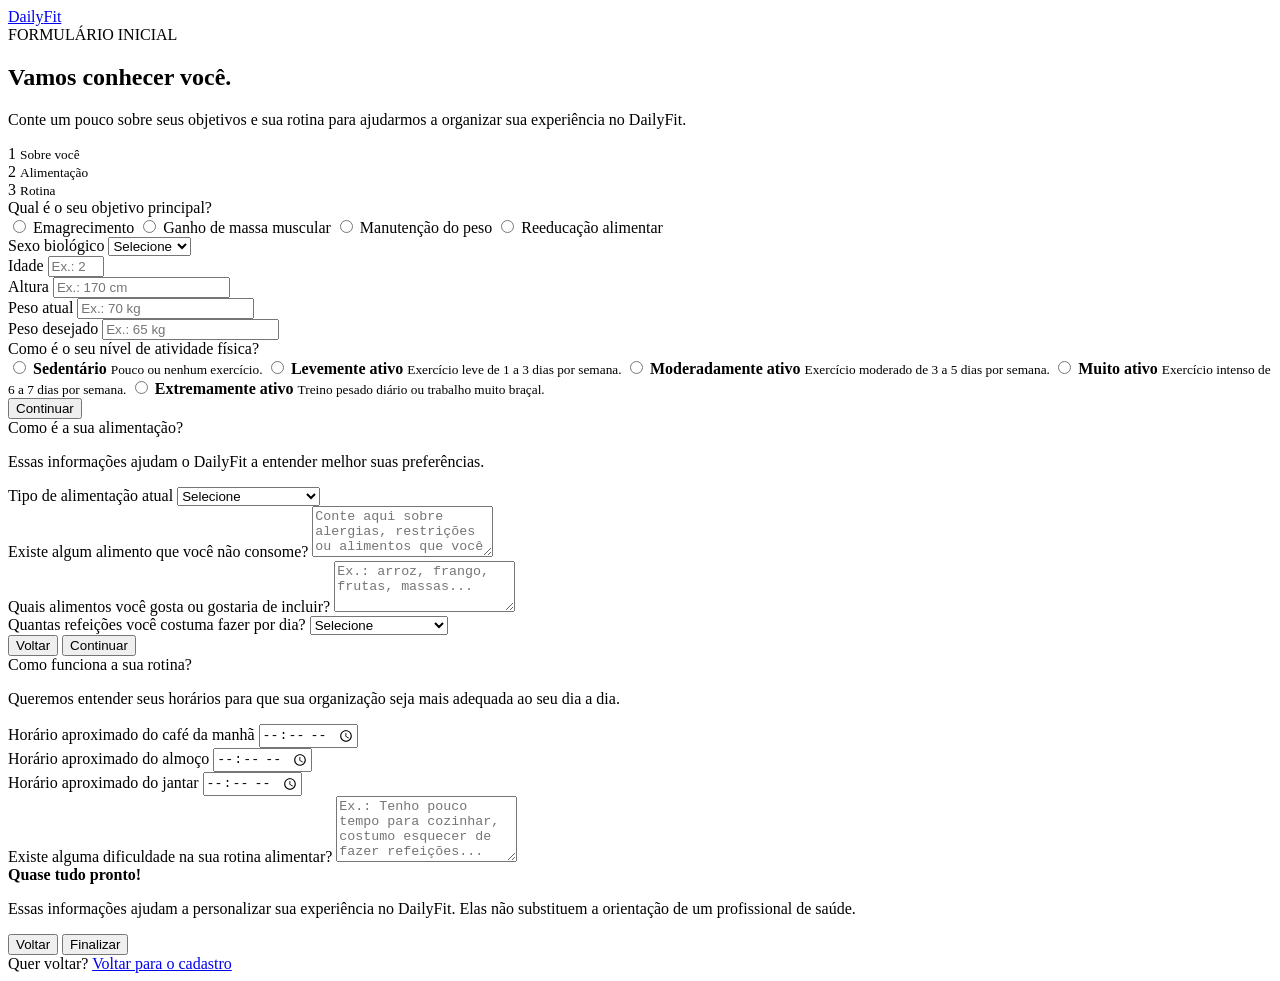
==== templates/formulario.html @ 72c1b553 "atualizando" ====
<!DOCTYPE html>
<html lang="pt-BR">

<head>
    <meta charset="UTF-8">
    <meta name="viewport" content="width=device-width, initial-scale=1.0">
    <meta name="description" content="Conte ao DailyFit sobre seus objetivos, rotina e hábitos alimentares.">
    <title>DailyFit | Formulário inicial</title>
    <link rel="preconnect" href="https://fonts.googleapis.com">
    <link rel="preconnect" href="https://fonts.gstatic.com" crossorigin>
    <link href="https://fonts.googleapis.com/css2?family=Inter:wght@400;500;600;700;800&display=swap" rel="stylesheet">
    <link rel="stylesheet" href="../static/css/style.css">
</head>

<body>
    <main>
        <section class="cadastro-section">
            <div class="cadastro-container">
                <div class="cadastro-logo">
                    <a href="index.html" class="logo">
                        Daily<span>Fit</span>
                    </a>
                </div>

                <div class="cadastro-heading">
                    <div class="section-label">
                        FORMULÁRIO INICIAL
                    </div>
                    <h1>
                        Vamos conhecer
                        <span>você.</span>
                    </h1>
                    <p id="etapa-descricao">
                        Conte um pouco sobre seus objetivos e sua rotina
                        para ajudarmos a organizar sua experiência no DailyFit.
                    </p>
                </div>

                <div class="form-progress">
                    <div class="progress-step active" data-step="1">
                        <span>1</span>
                        <small>Sobre você</small>
                    </div>
                    <div class="progress-line"></div>
                    <div class="progress-step" data-step="2">
                        <span>2</span>
                        <small>Alimentação</small>
                    </div>
                    <div class="progress-line"></div>
                    <div class="progress-step" data-step="3">
                        <span>3</span>
                        <small>Rotina</small>
                    </div>
                </div>
                <form class="cadastro-form" id="formulario-dieta">
                    <!-- Etapa 1 - sobre você -->

                    <div class="form-step active" data-step="1">
                        <div class="form-group">
                            <label>
                                Qual é o seu objetivo principal?
                            </label>
                            <div class="radio-options">
                                <label class="radio-option">
                                    <input type="radio" name="objetivo" value="emagrecimento" required>
                                    <span>
                                        Emagrecimento
                                    </span>
                                </label>
                                <label class="radio-option">
                                    <input type="radio" name="objetivo" value="ganho_massa">
                                    <span>
                                        Ganho de massa muscular
                                    </span>
                                </label>

                                <label class="radio-option">
                                    <input type="radio" name="objetivo" value="manutencao">
                                    <span>
                                        Manutenção do peso
                                    </span>
                                </label>

                                <label class="radio-option">
                                    <input type="radio" name="objetivo" value="reeducacao">
                                    <span>
                                        Reeducação alimentar
                                    </span>
                                </label>
                            </div>
                        </div>

                        <div class="form-row">
                            <div class="form-group">
                                <label for="sexo">
                                    Sexo biológico
                                </label>
                                <select id="sexo" name="sexo" required>
                                    <option value="" disabled selected>
                                        Selecione
                                    </option>

                                    <option value="masculino">
                                        Masculino
                                    </option>

                                    <option value="feminino">
                                        Feminino
                                    </option>
                                </select>
                            </div>

                            <div class="form-group">
                                <label for="idade">
                                    Idade
                                </label>
                                <input type="number" id="idade" name="idade" min="1" max="120" placeholder="Ex.: 25"
                                    required>
                            </div>
                        </div>

                        <div class="form-row">
                            <div class="form-group">
                                <label for="altura">
                                    Altura
                                </label>
                                <input type="number" id="altura" name="altura" min="1" step="0.1"
                                    placeholder="Ex.: 170 cm" required>
                            </div>

                            <div class="form-group">
                                <label for="peso_atual">
                                    Peso atual
                                </label>
                                <input type="number" id="peso_atual" name="peso_atual" min="1" step="0.1"
                                    placeholder="Ex.: 70 kg" required>
                            </div>
                        </div>

                        <div class="form-group">
                            <label for="peso_meta">
                                Peso desejado
                            </label>
                            <input type="number" id="peso_meta" name="peso_meta" min="1" step="0.1"
                                placeholder="Ex.: 65 kg">
                        </div>

                        <div class="form-group">
                            <label>
                                Como é o seu nível de atividade física?
                            </label>
                            <div class="radio-options">
                                <label class="radio-option">
                                    <input type="radio" name="atividade" value="sedentario" required>
                                    <span>
                                        <strong>Sedentário</strong>
                                        <small>
                                            Pouco ou nenhum exercício.
                                        </small>
                                    </span>

                                </label>

                                <label class="radio-option">
                                    <input type="radio" name="atividade" value="levemente_ativo">
                                    <span>
                                        <strong>Levemente ativo</strong>
                                        <small>
                                            Exercício leve de 1 a 3 dias por semana.
                                        </small>
                                    </span>
                                </label>

                                <label class="radio-option">
                                    <input type="radio" name="atividade" value="moderadamente_ativo">
                                    <span>
                                        <strong>Moderadamente ativo</strong>
                                        <small>
                                            Exercício moderado de 3 a 5 dias por semana.
                                        </small>
                                    </span>
                                </label>

                                <label class="radio-option">
                                    <input type="radio" name="atividade" value="muito_ativo">
                                    <span>
                                        <strong>Muito ativo</strong>
                                        <small>
                                            Exercício intenso de 6 a 7 dias por semana.
                                        </small>
                                    </span>
                                </label>

                                <label class="radio-option">
                                    <input type="radio" name="atividade" value="extremamente_ativo">
                                    <span>
                                        <strong>Extremamente ativo</strong>
                                        <small>
                                            Treino pesado diário ou trabalho muito braçal.
                                        </small>
                                    </span>
                                </label>
                            </div>
                        </div>

                        <button type="button" class="btn-cadastro-submit next-step">
                            Continuar
                        </button>
                    </div>
                    <!-- Etapa 2 - alimentação -->

                    <div class="form-step" data-step="2">
                        <div class="form-group">
                            <label>
                                Como é a sua alimentação?
                            </label>

                            <p class="form-description">
                                Essas informações ajudam o DailyFit a entender
                                melhor suas preferências.
                            </p>
                        </div>

                        <div class="form-group">
                            <label for="tipo_alimentacao">
                                Tipo de alimentação atual
                            </label>

                            <select id="tipo_alimentacao" name="tipo_alimentacao" required>
                                <option value="" disabled selected>
                                    Selecione
                                </option>

                                <option value="variada">
                                    Alimentação variada
                                </option>

                                <option value="vegetariana">
                                    Vegetariana
                                </option>

                                <option value="vegana">
                                    Vegana
                                </option>

                                <option value="outra">
                                    Outra
                                </option>
                            </select>
                        </div>

                        <div class="form-group">
                            <label for="restricoes">
                                Existe algum alimento que você não consome?
                            </label>
                            <textarea id="restricoes" name="restricoes" rows="3"
                                placeholder="Conte aqui sobre alergias, restrições ou alimentos que você evita."></textarea>
                        </div>

                        <div class="form-group">
                            <label for="preferencias">
                                Quais alimentos você gosta ou gostaria de incluir?
                            </label>
                            <textarea id="preferencias" name="preferencias" rows="3"
                                placeholder="Ex.: arroz, frango, frutas, massas..."></textarea>
                        </div>

                        <div class="form-group">
                            <label for="refeicoes">
                                Quantas refeições você costuma fazer por dia?
                            </label>
                            <select id="refeicoes" name="refeicoes" required>
                                <option value="" disabled selected>
                                    Selecione
                                </option>

                                <option value="3">
                                    3 refeições
                                </option>

                                <option value="4">
                                    4 refeições
                                </option>

                                <option value="5">
                                    5 refeições
                                </option>

                                <option value="6">
                                    6 ou mais refeições
                                </option>
                            </select>
                        </div>

                        <div class="form-navigation">
                            <button type="button" class="btn-secondary-form prev-step">
                                Voltar
                            </button>
                            <button type="button" class="btn-cadastro-submit next-step">
                                Continuar
                            </button>
                        </div>
                    </div>

                    <!-- Etapa 3 - rotina -->

                    <div class="form-step" data-step="3">
                        <div class="form-group">
                            <label>
                                Como funciona a sua rotina?
                            </label>
                            <p class="form-description">
                                Queremos entender seus horários para que sua
                                organização seja mais adequada ao seu dia a dia.
                            </p>
                        </div>

                        <div class="form-group">
                            <label for="cafe">
                                Horário aproximado do café da manhã
                            </label>
                            <input type="time" id="cafe" name="horario_cafe">
                        </div>

                        <div class="form-group">
                            <label for="almoco">
                                Horário aproximado do almoço
                            </label>
                            <input type="time" id="almoco" name="horario_almoco">
                        </div>

                        <div class="form-group">
                            <label for="jantar">
                                Horário aproximado do jantar
                            </label>
                            <input type="time" id="jantar" name="horario_jantar">
                        </div>

                        <div class="form-group">
                            <label for="rotina">
                                Existe alguma dificuldade na sua rotina
                                alimentar?
                            </label>

                            <textarea id="rotina" name="dificuldades_rotina" rows="4"
                                placeholder="Ex.: Tenho pouco tempo para cozinhar, costumo esquecer de fazer refeições..."></textarea>
                        </div>

                        <div class="form-notice">
                            <strong>Quase tudo pronto!</strong>
                            <p>
                                Essas informações ajudam a personalizar sua
                                experiência no DailyFit. Elas não substituem
                                a orientação de um profissional de saúde.
                            </p>
                        </div>

                        <div class="form-navigation">
                            <button type="button" class="btn-secondary-form prev-step">
                                Voltar
                            </button>

                            <button type="submit" class="btn-cadastro-submit">
                                Finalizar
                            </button>
                        </div>
                    </div>
                </form>

                <!-- Voltar para o cadastro -->

                <div class="cadastro-login">
                    <span>
                        Quer voltar?
                    </span>
                    <a href="cadastro.html">
                        Voltar para o cadastro
                    </a>
                </div>
            </div>
        </section>
    </main>
    <script src="static/js/formulario.js"></script>
</body>

</html>
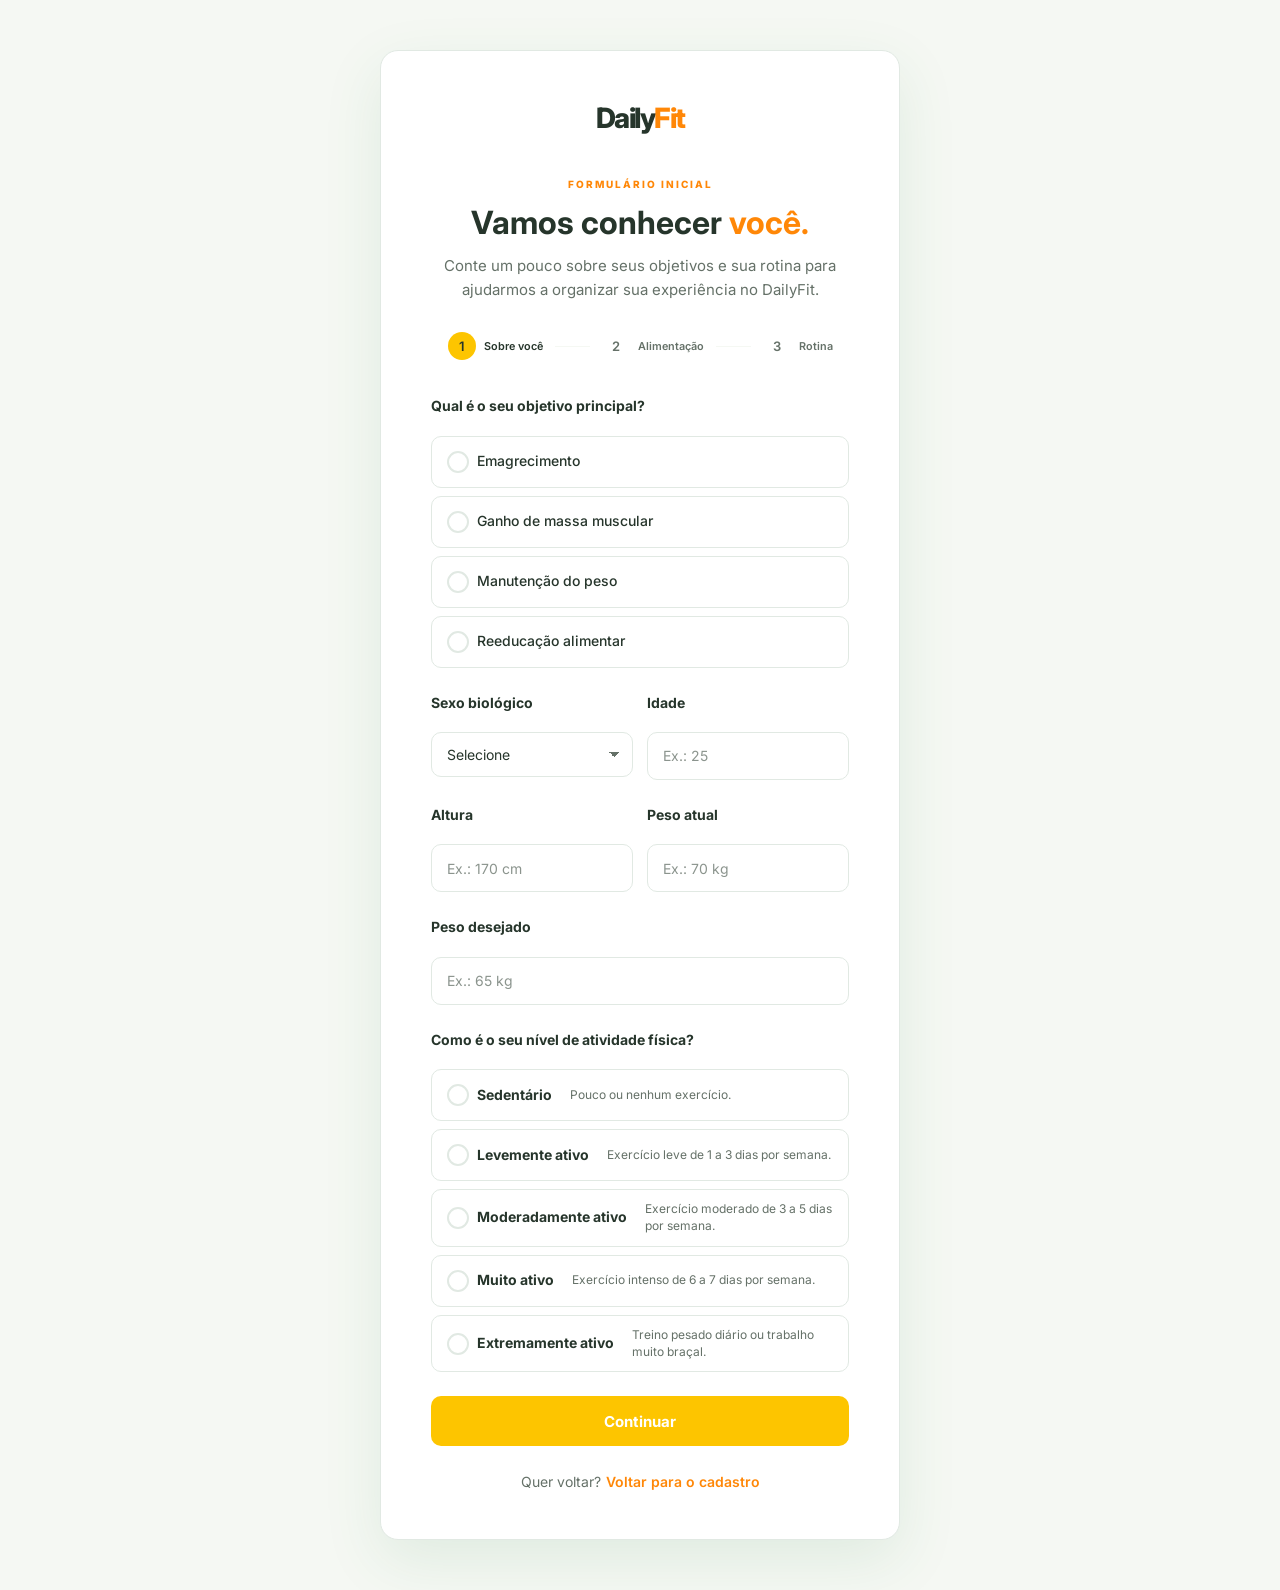
==== commit d5857dd2: "Arquivo Autualizado" ====
--- a/templates/formulario.html
+++ b/templates/formulario.html
@@ -9,7 +9,7 @@
     <link rel="preconnect" href="https://fonts.googleapis.com">
     <link rel="preconnect" href="https://fonts.gstatic.com" crossorigin>
     <link href="https://fonts.googleapis.com/css2?family=Inter:wght@400;500;600;700;800&display=swap" rel="stylesheet">
-    <link rel="stylesheet" href="../static/css/style.css">
+    <link rel="stylesheet" href="/static/css/base.css">
 </head>
 
 <body>
@@ -380,7 +380,7 @@
             </div>
         </section>
     </main>
-    <script src="static/js/formulario.js"></script>
+    <script src="/static/js/formulario.js"></script>
 </body>
 
 </html>
--- a/static/css/base.css
+++ b/static/css/base.css
@@ -0,0 +1,2893 @@
+:root {
+
+    --laranja-principal: #ff8400f8;
+    --verde-escuro: #287d45;
+    --verde-claro: #60d050;
+    --amarelo: #fdc500;
+    --amarelo-hover: #f3c82f;
+    --fundo: #f5f8f3;
+    --fundo-verde: #edf7ef;
+    --branco: #ffffff;
+    --texto: #26352b;
+    --texto-secundario: #657168;
+    --borda: #e1e9e3;
+    --sombra: 0 20px 60px rgba(40, 125, 69, 0.10);
+    --radius: 18px;
+}
+
+* {
+    margin: 0;
+    padding: 0;
+    box-sizing: border-box;
+}
+
+html {
+    scroll-behavior: smooth;
+}
+
+body {
+    font-family: "Inter", Arial, Helvetica, sans-serif;
+    background: var(--fundo);
+    color: var(--texto);
+    line-height: 1.6;
+    overflow-x: hidden;
+}
+
+a {
+    text-decoration: none;
+    color: inherit;
+}
+
+
+/* SELEÇÃO DE TEXTO*/
+
+::selection {
+    background: var(--amarelo);
+    color: var(--texto);
+}
+
+
+/* SCROLLBAR*/
+
+::-webkit-scrollbar {
+    width: 8px;
+}
+
+::-webkit-scrollbar-track {
+    background: var(--fundo);
+}
+
+::-webkit-scrollbar-thumb {
+    background: var(--laranja-principal);
+    border-radius: 20px;
+}
+
+::-webkit-scrollbar-thumb:hover {
+    background: var(--amarelo-hover);
+}
+
+
+/* NAVBAR */
+
+.navbar {
+    width: 100%;
+    min-height: 70px;
+    padding: 12px 6%;
+    display: flex;
+    align-items: center;
+    justify-content: space-between;
+    position: sticky;
+    top: 0;
+    z-index: 1000;
+    background: var(--laranja-principal);
+    box-shadow:0 5px 25px rgba(255, 132, 0, 0.15);
+}
+
+
+/* LOGO*/
+
+.logo {
+    display: inline-flex;
+    align-items: center;
+    font-size: 25px;
+    font-weight: 800;
+    letter-spacing: -1.5px;
+    color: var(--branco);
+    transition: 0.3s ease;
+}
+
+.logo span {
+    color: var(--amarelo);
+}
+
+.logo:hover {
+    transform: translateY(-2px);
+}
+
+
+/* LINKS NAVBAR */
+
+.nav-links {
+    display: flex;
+    align-items: center;
+    gap: 36px;
+}
+
+.nav-links a {
+    position: relative;
+    color: var(--branco);
+    font-size: 14px;
+    transition: 0.25s ease;
+}
+
+.nav-links a::after {
+    content: "";
+    position: absolute;
+    left: 50%;
+    bottom: -8px;
+    width: 0;
+    height: 2px;
+    background: var(--amarelo);
+    border-radius: 10px;
+    transform: translateX(-50%);
+    transition: 0.25s ease;
+}
+
+.nav-links a:hover {
+    color: var(--amarelo-hover);
+}
+
+.nav-links a:hover::after {
+    width: 100%;
+}
+
+/* BOTÕES NAVBAR*/
+
+.nav-buttons {
+    display: flex;
+    align-items: center;
+    gap: 9px;
+}
+
+.btn-login,
+.btn-cadastro {
+    display: inline-flex;
+    align-items: center;
+    justify-content: center;
+    min-height: 40px;
+    padding: 9px 17px;
+    border-radius: 10px;
+    font-size: 14px;
+    transition: 0.3s ease;
+}
+
+
+/* BOTÃO ENTRAR */
+
+.btn-login {
+    color: var(--branco);
+    background: var(--amarelo);
+    border: 1px solid var(--amarelo);
+    box-shadow:0 7px 18px rgba(0, 0, 0, 0.08);
+}
+
+.btn-login:hover {
+    background: var(--amarelo-hover);
+    border-color: var(--amarelo-hover);
+    transform: translateY(-2px);
+}
+
+
+/* BOTÃO CRIAR CONTA */
+
+.btn-cadastro {
+    color: var(--branco);
+    background: var(--amarelo);
+    border: 1px solid var(--amarelo);
+    box-shadow:0 7px 18px rgba(0, 0, 0, 0.08);
+}
+
+.btn-cadastro:hover {
+    background: var(--amarelo-hover);
+    border-color: var(--amarelo-hover);
+    transform: translateY(-2px);
+    box-shadow:0 10px 22px rgba(0, 0, 0, 0.12);
+}
+
+
+/*hero*/
+
+.hero {
+    position: relative;
+    max-width: 1250px;
+    min-height: calc(100vh - 70px);
+    margin: 0 auto;
+    padding: 85px 35px;
+    display: grid;
+    grid-template-columns: 1fr 0.9fr;
+    align-items: center;
+    gap: 65px;
+    overflow: hidden;
+}
+
+
+/* decoraçoes */
+
+.hero-decoration {
+    position: absolute;
+    pointer-events: none;
+    border-radius: 50%;
+    z-index: -1;
+}
+
+.decoration-one {
+    width: 330px;
+    height: 330px;
+    right: -190px;
+    top: 30px;
+    border: 1px solid rgba(255, 132, 0, 0.16);
+
+}
+
+.decoration-two {
+    width: 130px;
+    height: 130px;
+    left: -70px;
+    bottom: 80px;
+    background: rgba(253, 197, 0, 0.08);
+    animation:floatingDecoration 5s ease-in-out infinite;
+}
+
+@keyframes rotateDecoration {
+
+    from {
+        transform: rotate(0deg);
+    }
+
+    to {
+        transform: rotate(360deg);
+    }
+}
+
+@keyframes floatingDecoration {
+
+    0%,
+    100% {
+        transform: translateY(0);
+    }
+
+    50% {
+        transform: translateY(-15px);
+    }
+}
+
+
+
+.hero-content {
+    max-width: 650px;
+
+    animation:
+        heroText 0.8s ease both;
+}
+
+@keyframes heroText {
+
+    from {
+        opacity: 0;
+        transform: translateY(25px);
+    }
+
+    to {
+        opacity: 1;
+        transform: translateY(0);
+    }
+}
+
+
+.badge {
+    display: inline-flex;
+    align-items: center;
+    gap: 8px;
+    padding: 8px 14px;
+    margin-bottom: 22px;
+    background: var(--fundo);
+    border-radius: 50px;
+    color: var(--texto-secundario);
+    font-size: 20px;
+    font-weight: 700;
+}
+
+.badge span {
+    color: var(--amarelo);
+    font-size: 14px;
+}
+
+
+/* titulo */
+
+.hero h1 {
+    max-width: 700px;
+    margin-bottom: 27px;
+    color: var(--texto);
+    font-size: clamp(45px, 6vw, 72px);
+    line-height: 1.02;
+    letter-spacing: -4px;
+    font-weight: 800;
+}
+
+
+/* AQUI O LARANJA É DESTAQUE */
+
+.hero h1 span {
+    display: block;
+    color: var(--laranja-principal);
+}
+
+
+/* texto */
+
+.hero-content > p {
+    max-width: 570px;
+    margin-bottom: 32px;
+    color: var(--texto-secundario);
+    font-size: 15px;
+    line-height: 1.8;
+}
+
+
+/* BOTÕES HERO */
+
+.hero-buttons {
+    display: flex;
+    align-items: center;
+    gap: 12px;
+    margin-bottom: 32px;
+}
+
+.btn-secondary {
+    display: inline-flex;
+    align-items: center;
+    justify-content: center;
+    min-height: 48px;
+    border-radius: 10px;
+    font-size: 14px;
+    transition: 0.3s ease;
+}
+
+/* BOTÃO SECUNDÁRIO */
+
+.btn-secondary {
+    padding: 14px 21px;
+    color: var(--branco);
+    background: var(--amarelo);
+    border: 1px solid var(--borda);
+}
+
+.btn-secondary:hover {
+    color: var(--branco);
+    background: var(--amarelo-hover);
+    transform: translateY(-3px);
+    box-shadow: var(--sombra);
+}
+
+
+.benefits {
+    display: flex;
+    flex-wrap: wrap;
+    gap: 15px 24px;
+    color: var(--texto-secundario);
+    font-size: 11px;
+}
+
+.benefits > div {
+    display: flex;
+    align-items: center;
+    gap: 7px;
+}
+
+.check {
+    width: 19px;
+    height: 19px;
+    display: flex;
+    align-items: center;
+    justify-content: center;
+    color: var(--verde-escuro);
+    border-radius: 50%;
+    font-size: 10px;
+    font-weight: 900;
+}
+
+
+.dashboard-wrapper {
+    position: relative;
+    width: 100%;
+    max-width: 500px;
+    margin: auto;
+    padding: 30px;
+    animation:dashboardEnter 0.9s 0.15s ease both;
+}
+
+@keyframes dashboardEnter {
+
+    from {
+        opacity: 0;
+
+        transform:translateY(25px)cale(0.97);
+    }
+
+    to {
+        opacity: 1;
+
+        transform:translateY(0)cale(1);
+    }
+}
+
+.hero-card {
+    position: relative;
+    z-index: 2;
+    padding: 28px;
+    background: var(--branco);
+    border: 1px solid var(--borda);
+    border-radius: 24px;
+    box-shadow:0 30px 70px rgba(40, 125, 69, 0.12), 
+    0 5px 15px rgba(0, 0, 0, 0.03);
+    overflow: hidden;
+}
+
+
+/* detalhe laranja */
+
+.hero-card::before {
+    content: "";
+    position: absolute;
+    width: 150px;
+    height: 150px;
+    right: -80px;
+    top: -80px;
+    background: rgba(255, 132, 0, 0.07);
+    border-radius: 50%;
+}
+
+
+.card-header {
+    position: relative;
+    z-index: 2;
+    display: flex;
+    align-items: flex-start;
+    justify-content: space-between;
+    gap: 15px;
+    margin-bottom: 30px;
+}
+
+.card-label {
+    display: block;
+    margin-bottom: 4px;
+    color: var(--texto-secundario);
+    font-size: 9px;
+    font-weight: 800;
+    letter-spacing: 1.5px;
+}
+
+.card-header h3 {
+    font-size: 20px;
+    font-weight: 800;
+}
+
+
+.status {
+    display: flex;
+    align-items: center;
+    gap: 6px;
+    padding: 6px 10px;
+    background: var(--fundo-verde);
+    color: var(--verde-escuro);
+    border-radius: 20px;
+    font-size: 9px;
+    font-weight: 700;
+}
+
+.status span {
+    width: 6px;
+    height: 6px;
+    background: var(--verde-claro);
+    border-radius: 50%;
+}
+
+
+.progress-area {
+    display: flex;
+    align-items: center;
+    gap: 28px;
+    margin-bottom: 20px;
+}
+
+
+.progress-circle {
+    position: relative;
+    width: 115px;
+    height: 15px;
+    flex-shrink: 0;
+    display: flex;
+    align-items: center;
+    justify-content: center;
+    border-radius: 50%;
+    background:conic-gradient(var(--verde-claro) 0 75%,
+    #e4ebe5 75% 100%);
+}
+
+.progress-circle::before {
+    content: "";
+    position: absolute;
+    width: 91px;
+    height: 91px;
+    background: var(--branco);
+    border-radius: 50%;
+}
+
+.progress-inner {
+    position: relative;
+    z-index: 2;
+    display: flex;
+    flex-direction: column;
+    align-items: center;
+}
+
+.progress-inner strong {
+    color: var(--verde-escuro);
+    font-size: 25px;
+    line-height: 1;
+    font-weight: 800;
+}
+
+.progress-inner span {
+    color: var(--texto-secundario);
+    font-size: 9px;
+}
+
+
+.progress-details {
+    display: flex;
+    flex-direction: column;
+    gap: 17px;
+}
+
+.stat {
+    display: flex;
+    flex-direction: column;
+}
+
+.stat span {
+    color: var(--texto-secundario);
+    font-size: 10px;
+}
+
+.stat strong {
+    color: var(--texto);
+    font-size: 24px;
+    line-height: 1.2;
+}
+
+
+.progress-bar {
+    width: 100%;
+    height: 7px;
+    background: #e7ece8;
+    border-radius: 20px;
+    overflow: hidden;
+}
+
+.progress-bar div {
+    width: 75%;
+    height: 100%;
+    background:linear-gradient(90deg,var(--verde-claro),
+    var(--verde-escuro));
+    border-radius: inherit;animation:
+    progressLoad 1.2s ease both;
+}
+
+@keyframes progressLoad {
+
+    from {
+        width: 0;
+    }
+
+    to {
+        width: 75%;
+    }
+}
+
+.progress-text {
+    margin: 12px 0 15px;
+    color: var(--texto-secundario);
+    font-size: 10px;
+}
+
+
+.meal {
+    display: flex;
+    align-items: center;
+    gap: 12px;
+    padding: 14px 0;
+    border-top: 1px solid #edf1ed;
+    transition: 0.3s ease;
+}
+
+.meal:hover {
+    transform: translateX(4px);
+}
+
+.meal-icon {
+    width: 40px;
+    height: 40px;
+    flex-shrink: 0;
+    display: flex;
+    align-items: center;
+    justify-content: center;
+    border-radius: 11px;
+    font-size: 18px;
+}
+
+.meal-info {
+    flex: 1;
+}
+
+.meal-info strong {
+    display: block;
+    font-size: 12px;
+    font-weight: 700;
+}
+
+.meal-info small {
+    color: var(--texto-secundario);
+    font-size: 9px;
+}
+
+.meal-check {
+    width: 22px;
+    height: 22px;
+    display: flex;
+    align-items: center;
+    justify-content: center;
+    color: var(--verde-escuro);
+    border-radius: 50%;
+    font-size: 11px;
+    font-weight: 900;
+}
+
+.meal-arrow {
+    color: var(--laranja-principal);
+    font-size: 17px;
+    font-weight: 800;
+}
+
+/*icones de sequencia*/
+.floating-card {
+    position: absolute;
+    z-index: 5;
+    display: flex;
+    align-items: center;
+    gap: 10px;
+    padding: 13px 15px;
+    background: var(--branco);
+    border: 1px solid var(--borda);
+    border-radius: 13px;
+    box-shadow:0 15px 35px rgba(40, 125, 69, 0.12);
+    animation:floatingCard 4s ease-in-out infinite;
+}
+
+.floating-card strong {
+    display: block;
+    color: var(--texto);
+    font-size: 12px;
+}
+
+.floating-card small {
+    display: block;
+    color: var(--texto);
+    font-size: 11px;
+}
+
+.floating-icon {
+    width: 34px;
+    height: 34px;
+    display: flex;
+    align-items: center;
+    justify-content: center;
+    background: rgba(255, 132, 0, 0.10);
+    border-radius: 9px;
+    font-size: 16px;
+}
+
+.card-top {
+    top: 5px;
+    right: -5px;
+}
+
+.card-bottom {
+    bottom: 5px;
+    left: -5px;
+}
+
+@keyframes floatingCard {
+
+    0%,
+    100% {
+        transform: translateY(0);
+    }
+
+    50% {
+        transform: translateY(-7px);
+    }
+}
+
+
+/*MINI GRÁFICO*/
+
+.mini-chart {
+    height: 25px;
+    display: flex;
+    align-items: flex-end;
+    gap: 3px;
+}
+
+.mini-chart span {
+    width: 4px;
+    background: var(--laranja-principal);
+    border-radius: 5px;
+}
+
+.mini-chart span:nth-child(1) {
+    height: 35%;
+}
+
+.mini-chart span:nth-child(2) {
+    height: 55%;
+}
+
+.mini-chart span:nth-child(3) {
+    height: 45%;
+}
+
+.mini-chart span:nth-child(4) {
+    height: 70%;
+}
+
+.mini-chart span:nth-child(5) {
+    height: 60%;
+}
+
+.mini-chart span:nth-child(6) {
+    height: 85%;
+}
+
+.mini-chart span:nth-child(7) {
+    height: 100%;
+}
+
+
+
+.section {
+    max-width: 800px;
+    margin: 130px auto;
+    padding: 0 30px;
+    text-align: center;
+}
+
+.section-label {
+    color: var(--laranja-principal);
+    font-size: 10px;
+    font-weight: 800;
+    letter-spacing: 2px;
+}
+
+.section h2 {
+    margin: 14px 0 18px;
+    color: var(--texto);
+    font-size: clamp(32px, 4vw, 46px);
+    line-height: 1.15;
+    letter-spacing: -1.8px;
+}
+
+.section h2 span {
+    display: block;
+    color: var(--laranja-principal);
+}
+
+.section p {
+    color: var(--texto-secundario);
+    font-size: 15px;
+    line-height: 1.8;
+}
+
+
+/* LINHA SOBRE*/
+
+.sobre-section {
+    max-width: 1200px;
+    margin: 0 auto;
+    padding: 120px 30px;
+}
+
+.sobre-content {
+    display: grid;
+    grid-template-columns: 1.1fr 0.9fr;
+    align-items: center;
+    gap: 80px;
+}
+
+/* TEXTO */
+
+.sobre-texto {
+    max-width: 620px;
+}
+
+.sobre-texto .section-label {
+    color: var(--laranja-principal);
+    font-size: 10px;
+    font-weight: 800;
+    letter-spacing: 2px;
+    margin-bottom: 15px;
+}
+
+.sobre-texto h2 {
+    margin: 0 0 22px;
+    color: var(--texto);
+    font-size: clamp(34px, 4vw, 48px);
+    line-height: 1.12;
+    letter-spacing: -1.8px;
+}
+
+.sobre-texto h2 span {
+    color: var(--laranja-principal);
+}
+
+.sobre-texto p {
+    margin-bottom: 15px;
+    color: var(--texto-secundario);
+    font-size: 14px;
+    line-height: 1.8;
+}
+
+
+/* BENEFÍCIOS */
+
+.sobre-beneficios {
+    display: flex;
+    flex-direction: column;
+    gap: 14px;
+}
+
+.beneficio-card {
+    display: flex;
+    align-items: center;
+    gap: 18px;
+    padding: 22px;
+    background: var(--branco);
+    border: 1px solid var(--borda);
+    border-radius: 15px;
+    box-shadow:0 10px 30px rgba(40, 125, 69, 0.05);
+    transition: 0.3s ease;
+}
+
+.beneficio-card:hover {
+    transform: translateX(5px);
+    border-color: rgba(255, 132, 0, 0.30);
+    box-shadow:0 15px 35px rgba(40, 125, 69, 0.08);
+}
+
+
+/* ÍCONES */
+
+.beneficio-icon {
+    width: 45px;
+    height: 45px;
+    flex-shrink: 0;
+    display: flex;
+    align-items: center;
+    justify-content: center;
+    border-radius: 12px;
+    background: #fff3e8;
+    color: var(--laranja-principal);
+    font-size: 19px;
+    font-weight: 800;
+}
+
+
+/* TEXTO DOS CARDS */
+
+.beneficio-card h3 {
+    margin: 0 0 5px;
+    color: var(--texto);
+    font-size: 14px;
+    font-weight: 800;
+}
+
+.beneficio-card p {
+    margin: 0;
+    color: var(--texto-secundario);
+    font-size: 11px;
+    line-height: 1.5;
+}
+
+
+/* RESPONSIVO */
+
+
+
+
+/* RECURSOS*/
+
+.features-section {
+    max-width: 1200px;
+    margin: 0 auto 130px;
+    padding: 0 30px;
+}
+
+.section-heading {
+    max-width: 650px;
+    margin-bottom: 45px;
+}
+
+.section-heading h2 {
+    margin: 12px 0;
+    color: var(--texto);
+    font-size: 42px;
+    line-height: 1.15;
+    letter-spacing: -1.5px;
+}
+
+.section-heading h2 span {
+    color: var(--laranja-principal);
+}
+
+.section-heading p {
+    color: var(--texto-secundario);
+    font-size: 14px;
+}
+
+
+/* GRID*/
+
+.features {
+    display: grid;
+    grid-template-columns:repeat(3, 1fr);
+    gap: 20px;
+}
+
+
+/*CARDS */
+
+.feature {
+    position: relative;
+    min-height: 380px;
+    padding: 30px;
+    display: flex;
+    flex-direction: column;
+    background: var(--branco);
+    border: 1px solid var(--borda);
+    border-radius: var(--radius);
+    box-shadow:0 8px 30px rgba(40, 125, 69, 0.05);
+    overflow: hidden;
+    transition: 0.35s ease;
+}
+
+.feature::before {
+    content: "";
+    position: absolute;
+    width: 160px;
+    height: 160px;
+    right: -75px;
+    top: -75px;
+    background: rgba(255, 132, 0, 0.06);
+    border-radius: 50%;
+    transition: 0.35s ease;
+}
+
+.feature::after {
+    content: "";
+    position: absolute;
+    left: 0;
+    top: 30px;
+    width: 5px;
+    height: 42px;
+    background: var(--laranja-principal);
+    border-radius: 0 5px 5px 0;
+    opacity: 0;
+    transition: 0.3s ease;
+}
+
+.feature:hover {
+    transform: translateY(-8px);
+    border-color: rgba(255, 132, 0, 0.35);
+
+    box-shadow: 0 25px 55px rgba(40, 125, 69, 0.10);
+}
+
+.feature:hover::before {
+    transform: scale(1.25);
+}
+
+.feature:hover::after {
+    opacity: 1;
+}
+
+
+/* TOPO CARD */
+
+.feature-top {
+    position: relative;
+    z-index: 2;
+    display: flex;
+    justify-content: space-between;
+    align-items: flex-start;
+}
+
+.feature-icon {
+    width: 52px;
+    height: 52px;
+    display: flex;
+    align-items: center;
+    justify-content: center;
+    background: var(--fundo-verde);
+    border-radius: 14px;
+    font-size: 23px;
+    transition: 0.3s ease;
+}
+
+.feature:hover .feature-icon {
+    background: rgba(255, 132, 0, 0.12);
+    transform:scale(1.05)rotate(-4deg);
+}
+
+.feature-number {
+    color: #aab7ae;
+    font-size: 11px;
+    font-weight: 800;
+}
+
+
+/* TEXTO CARD*/
+
+.feature h3 {
+    margin-top: 24px;
+    margin-bottom: 10px;
+    font-size: 20px;
+    font-weight: 800;
+}
+
+.feature > p {
+    max-width: 280px;
+    margin-bottom: 20px;
+    color: var(--texto-secundario);
+    font-size: 13px;
+    line-height: 1.7;
+}
+
+
+/* MINI REFEIÇÕES*/
+
+.mini-meals {
+    margin-top: auto;
+    margin-bottom: 20px;
+    display: flex;
+    flex-direction: column;
+    gap: 7px;
+}
+
+.mini-meals div {
+    display: flex;
+    align-items: center;
+    gap: 8px;
+    padding: 9px 10px;
+    background: var(--fundo);
+    border-radius: 8px;
+    color: var(--texto-secundario);
+    font-size: 9px;
+    transition: 0.3s ease;
+}
+
+.mini-meals div:hover {
+    background: var(--fundo-verde);
+}
+
+.mini-meals span {
+    font-size: 13px;
+}
+
+.mini-meals b {
+    margin-left: auto;
+    width: 17px;
+    height: 17px;
+    display: flex;
+    align-items: center;
+    justify-content: center;
+    color: var(--verde-escuro);
+    border-radius: 50%;
+    font-size: 8px;
+}
+
+
+/* MINI PROGRESSO*/
+
+.mini-progress {
+    margin-top: auto;
+    margin-bottom: 20px;
+    display: flex;
+    align-items: center;
+    justify-content: space-between;
+    gap: 15px;
+    padding: 14px;
+    background: var(--fundo);
+    border-radius: 10px;
+}
+
+.progress-bars {
+    height: 45px;
+    display: flex;
+    align-items: flex-end;
+    gap: 4px;
+}
+
+.progress-bars span {
+    width: 7px;
+    border-radius: 4px;
+    background: var(--laranja-principal);
+    transition: 0.3s ease;
+}
+
+.feature:hover .progress-bars span {
+    background: var(--verde-claro);
+}
+
+.progress-bars span:nth-child(1) {
+    height: 30%;
+}
+
+.progress-bars span:nth-child(2) {
+    height: 45%;
+}
+
+.progress-bars span:nth-child(3) {
+    height: 35%;
+}
+
+.progress-bars span:nth-child(4) {
+    height: 60%;
+}
+
+.progress-bars span:nth-child(5) {
+    height: 55%;
+}
+
+.progress-bars span:nth-child(6) {
+    height: 80%;
+}
+
+.progress-bars span:nth-child(7) {
+    height: 100%;
+}
+
+.mini-progress-info {
+    display: flex;
+    flex-direction: column;
+    text-align: right;
+}
+
+.mini-progress-info strong {
+    color: var(--laranja-principal);
+    font-size: 20px;
+}
+
+.mini-progress-info small {
+    color: var(--texto-secundario);
+    font-size: 8px;
+}
+
+
+/* OBJETIVO*/
+
+.goal-box {
+    margin-top: auto;
+    margin-bottom: 20px;
+    padding: 14px;
+    background: var(--fundo);
+    border-radius: 10px;
+}
+
+.goal-header {
+    display: flex;
+    justify-content: space-between;
+    margin-bottom: 9px;
+}
+
+.goal-header span {
+    color: var(--texto-secundario);
+    font-size: 9px;
+}
+
+.goal-header strong {
+    color: var(--laranja-principal);
+    font-size: 10px;
+}
+
+.goal-bar {
+    height: 6px;
+    margin-bottom: 8px;
+    background: #dfe8e0;
+    border-radius: 10px;
+    overflow: hidden;
+}
+
+.goal-bar span {
+    display: block;
+    width: 82%;
+    height: 100%;
+    background:linear-gradient(90deg, var(--laranja-principal),
+    var(--amarelo));
+    border-radius: inherit;
+}
+
+.goal-box small {
+    color: var(--texto-secundario);
+    font-size: 8px;
+}
+
+
+/* LINKS DOS CARDS */
+
+.feature a {
+    display: inline-flex;
+    align-items: center;
+    gap: 7px;
+    width: fit-content;
+    color: var(--laranja-principal);
+    font-size: 11px;
+    font-weight: 800;
+    transition: 0.25s ease;
+}
+
+.feature a span {
+    transition: 0.25s ease;
+}
+
+.feature a:hover {
+    color: var(--verde-escuro);
+}
+
+.feature a:hover span {
+    transform: translateX(5px);
+}
+
+
+/* HIGHLIGHT*/
+
+.highlight {
+    max-width: 1200px;
+    margin: 0 auto 130px;
+    padding: 65px;
+    display: grid;
+    grid-template-columns: 1fr 0.7fr;
+    align-items: center;
+    gap: 50px;
+    position: relative;
+    background:var(--branco) ;
+    border: 1px solid var(--borda);
+    border-radius: 25px;
+    overflow: hidden;
+}
+
+.highlight::before {
+    content: "";
+    position: absolute;
+    width: 260px;
+    height: 260px;
+    left: -140px;
+    bottom: -160px;
+    border: 1px solid rgba(255, 132, 0, 0.12);
+    border-radius: 50%;
+}
+
+
+/* HIGHLIGHT CONTEÚDO*/
+
+.highlight-content {
+    position: relative;
+    z-index: 2;
+    display: flex
+}
+
+.highlight-number {
+    color: var(--laranja-principal);
+    margin-top: -50px;
+    font-size: 11px;
+    font-weight: 900;
+    letter-spacing: 1px;
+}
+
+.highlight h2 {
+    max-width: 520px;
+    margin: 12px 0 15px;
+    font-size: 42px;
+    line-height: 1.1;
+    letter-spacing: -1.8px;
+}
+
+.highlight h2 span {
+    display: block;
+
+    color: var(--laranja-principal);
+}
+
+.highlight p {
+    max-width: 450px;
+    color: var(--texto-secundario);
+    font-size: 14px;
+}
+
+
+/*HIGHLIGHT VISUAL*/
+
+.highlight-visual {
+    position: relative;
+    min-height: 260px;
+    display: flex;
+    align-items: center;
+    justify-content: center;
+}
+
+.visual-circle {
+    position: absolute;
+    border-radius: 50%;
+}
+
+.circle-large {
+    width: 230px;
+    height: 230px;
+    border: 1px solid rgba(255, 132, 0, 0.15);
+    animation:rotateDecoration 20s linear infinite;
+}
+
+.circle-medium {
+    width: 175px;
+    height: 175px;
+    border: 1px dashed rgba(40, 125, 69, 0.18);
+    animation:rotateDecoration 12s linear infinite reverse;
+}
+
+.circle-small {
+    width: 120px;
+    height: 120px;
+    background:linear-gradient(135deg, var(--laranja-principal),
+    var(--amarelo));
+    box-shadow:0 20px 50px rgba(255, 132, 0, 0.699);
+}
+
+.visual-center {
+    position: relative;
+    z-index: 2;
+    display: flex;
+    flex-direction: column;
+    align-items: center;
+    color: var(--branco);
+}
+
+.visual-center strong {
+    font-size: 29px;
+    line-height: 1;
+}
+
+.visual-center span {
+    font-size: 9px;
+    opacity: 0.9;
+}
+
+/* PERGUNTAS FREQUENTES */
+
+.faq-section {
+    max-width: 900px;
+    margin: 0 auto 130px;
+    padding: 0 30px;
+}
+
+
+/* CABEÇALHO */
+
+.faq-heading {
+    max-width: 650px;
+    margin: 0 auto 45px;
+    text-align: center;
+}
+
+.faq-heading .section-label {
+    color: var(--laranja-principal);
+    font-size: 10px;
+    font-weight: 800;
+    letter-spacing: 2px;
+}
+
+.faq-heading h2 {
+    margin: 14px 0 15px;
+    color: var(--texto);
+    font-size: clamp(32px, 4vw, 44px);
+    line-height: 1.15;
+    letter-spacing: -1.5px;
+}
+
+.faq-heading h2 span {
+    color: var(--laranja-principal);
+}
+
+.faq-heading p {
+    color: var(--texto-secundario);
+    font-size: 14px;
+    line-height: 1.7;
+}
+
+
+/* LISTA */
+
+.faq-list {
+    display: flex;
+    flex-direction: column;
+    gap: 10px;
+}
+
+
+/* ITEM */
+
+.faq-item {
+    background: var(--branco);
+    border: 1px solid var(--borda);
+    border-radius: 13px;
+    overflow: hidden;
+    transition: 0.3s ease;
+}
+
+.faq-item:hover {
+    border-color: rgba(255, 132, 0, 0.30);
+    box-shadow:0 10px 30px rgba(40, 125, 69, 0.06);
+}
+
+
+/* PERGUNTA */
+
+.faq-question {
+    width: 100%;
+    padding: 20px 22px;
+    display: flex;
+    align-items: center;
+    justify-content: space-between;
+    gap: 20px;
+    background: transparent;
+    border: none;
+    color: var(--texto);
+    text-align: left;
+    cursor: pointer;
+    font-size: 13px;
+    font-weight: 700;
+}
+
+.faq-question:hover {
+    color: var(--laranja-principal);
+}
+
+
+/* ÍCONE + */
+
+.faq-icon {
+    width: 28px;
+    height: 28px;
+    flex-shrink: 0;
+    display: flex;
+    align-items: center;
+    justify-content: center;
+    background: var(--fundo-verde);
+    color: var(--laranja-principal);
+    border-radius: 50%;
+    font-size: 18px;
+    font-weight: 500;
+    transition: 0.3s ease;
+}
+
+
+/* RESPOSTA */
+
+.faq-answer {
+    max-height: 0;
+    overflow: hidden;
+    padding: 0 22px;
+    transition:max-height 0.35s ease,
+    padding 0.35s ease;
+}
+
+.faq-answer p {
+    color: var(--texto-secundario);
+    font-size: 12px;
+    line-height: 1.8;
+    padding-bottom: 20px;
+}
+
+
+/* FAQ ABERTA */
+
+.faq-item.active {
+    border-color: rgba(255, 132, 0, 0.35);
+    box-shadow:0 12px 35px rgba(40, 125, 69, 0.07);
+}
+
+.faq-item.active .faq-question {
+    color: var(--laranja-principal);
+}
+
+.faq-item.active .faq-icon {
+    background: var(--amarelo);
+    color: var(--verde-escuro);
+    transform: rotate(45deg);
+}
+
+.faq-item.active .faq-answer {
+    max-height: 200px;
+    padding-top: 0;
+}
+
+/* CTA*/
+
+.cta {
+    max-width: 1100px;
+    margin: 0 auto 110px;
+    padding: 80px 30px;
+    position: relative;
+    overflow: hidden;
+    text-align: center;
+    background: var(--branco);
+    border-radius: 25px;
+    border: 1px solid var(--borda);
+}
+
+.cta-decoration {
+    position: absolute;
+    border-radius: 50%;
+    border: 1px solid rgba(255, 255, 255, 0.18);
+}
+
+.cta-decoration-one {
+    width: 300px;
+    height: 300px;
+    top: -150px;
+    left: -100px;
+}
+
+.cta-decoration-two {
+    width: 350px;
+    height: 350px;
+    bottom: -220px;
+    right: -100px;
+}
+
+
+/* CTA CONTEÚDO*/
+
+.cta-content {
+    position: relative;
+    z-index: 2;
+    max-width: 680px;
+    margin: auto;
+}
+
+.cta-icon {
+    display: inline-flex;
+    width: 45px;
+    height: 45px;
+    align-items: center;
+    justify-content: center;
+    margin-bottom: 18px;
+    background:var(--branco);
+    border-radius: 50%;
+    color: var(--amarelo);
+    font-size: 19px;
+}
+
+.cta h2 {
+    color: var(--texto);
+    font-size: 44px;
+    line-height: 1.15;
+    letter-spacing: -1.8px;
+    margin-bottom: 14px;
+}
+
+.cta h2 span {
+    color: var(--laranja-principal);
+}
+
+.cta p {
+    max-width: 500px;
+    margin: 0 auto 22px;
+    color: var(--texto-secundario);
+    font-size: 14px;
+}
+
+
+/* CTA BENEFÍCIOS */
+
+.cta-benefits {
+    display: flex;
+    justify-content: center;
+    flex-wrap: wrap;
+    gap: 15px;
+    margin-bottom: 28px;
+}
+
+.cta-benefits span {
+    color: var(--laranja-principal);
+    font-size: 12px;
+    font-weight: 700;
+}
+
+/* CARD CTA */
+.product-card {
+    display: flex;
+    align-items: center;
+    gap: 15px;
+    width: 100%;
+}
+
+.product-card img {
+    width: calc((100% - 30px) / 3);
+    height: 220px;
+    object-fit: cover;
+    border-radius: 15px;
+    display: block;
+}
+
+/* .price {
+  color:var(--color-accent);
+  margin:10px 0;
+}
+
+
+.btn-cta span {
+    font-size: 17px;
+    transition: 0.3s ease;
+}
+
+.btn-cta:hover span {
+    transform: translateX(5px);
+} */
+
+
+/* FOOTER */
+footer {
+    width: 100%;
+    background: #eef2ed;
+    color: var(--texto-secundario);
+}
+
+.footer-content {
+    max-width: 1200px;
+    margin: auto;
+    padding: 25px 30px;
+    display: flex;
+    align-items: center;
+    justify-content: space-between;
+    gap: 30px;
+}
+
+
+/* LOGO */
+
+.footer-brand {
+    display: flex;
+    align-items: center;
+    gap: 15px;
+}
+
+.footer-brand .logo {
+    color: var(--texto-secundario);
+    font-size: 21px;
+}
+
+.footer-brand .logo span {
+    color: var(--amarelo);
+}
+
+.footer-brand p {
+    margin: 0;
+    color: var(--texto-secundario);
+    font-size: 12px;
+    
+}
+
+
+/* LINKS */
+
+.footer-links {
+    display: flex;
+    align-items: center;
+    gap: 20px;
+}
+
+.footer-links a {
+    color: var(--texto-secundario);
+    font-size: 10px;
+    font-weight: 600;
+    transition: 0.25s ease;
+}
+
+.footer-links a:hover {
+    color: var(--amarelo);
+}
+
+.copyright {
+    color:var(--texto-secundario);
+    font-size: 12px;
+    white-space: nowrap;
+}
+
+/*ACESSIBILIDADE (FOCO) */
+
+:focus-visible {
+    outline: 3px solid var(--amarelo);
+    outline-offset: 4px;
+    border-radius: 5px;
+}
+
+/*FOOTER RESPONSIVO */
+
+@media (max-width: 800px) {
+
+    .footer-content {
+        flex-direction: column;
+        justify-content: center;
+        text-align: center;
+        gap: 12px;
+        padding: 25px 20px;
+    }
+
+    .footer-brand {
+        flex-direction: column;
+        gap: 4px;
+    }
+
+    .footer-links {
+        justify-content: center;
+        flex-wrap: wrap;
+        gap: 12px 18px;
+    }
+
+    .copyright {
+        white-space: normal;
+    }
+}
+
+/* TABLET*/
+
+@media (max-width: 1000px) {
+
+    .hero {
+        grid-template-columns: 1fr;
+        padding-top: 70px;
+        text-align: center;
+        gap: 60px;
+    }
+
+    .hero-content {
+        margin: auto;
+    }
+
+    .hero-content > p {
+        margin-left: auto;
+        margin-right: auto;
+    }
+
+    .hero-buttons {
+        justify-content: center;
+    }
+
+    .benefits {
+        justify-content: center;
+    }
+
+    .dashboard-wrapper {
+        max-width: 520px;
+    }
+
+    .features {
+        grid-template-columns: 1fr;
+    }
+
+    .feature {
+        min-height: 330px;
+    }
+
+    .section-heading {
+        text-align: center;
+        margin-left: auto;
+        margin-right: auto;
+    }
+
+    .highlight {
+        grid-template-columns: 1fr;
+        text-align: center;
+    }
+
+    .highlight-content {
+        justify-content: center;
+    }
+
+    .highlight p {
+        margin: auto;
+    }
+
+    .footer-content {
+        grid-template-columns: 1fr;
+        text-align: center;
+        gap: 20px;
+    }
+
+}
+
+@media (max-width: 600px) {
+
+    .product-card {
+        flex-direction: column;
+    }
+
+    .product-card img {
+        width: 100%;
+        height: 200px;
+    }
+
+}
+
+/* TABLET PEQUENO*/
+
+@media (max-width: 700px) {
+
+    .navbar {
+        padding: 13px 20px;
+    }
+
+    .nav-links {
+        display: none;
+    }
+
+    .hero {
+        padding: 55px 20px;
+    }
+
+    .hero h1 {
+        font-size: 46px;
+        letter-spacing: -2.5px;
+    }
+
+    .dashboard-wrapper {
+        padding: 20px 10px;
+    }
+
+    .card-top {
+        right: -5px;
+    }
+
+    .card-bottom {
+        left: -5px;
+    }
+
+    .section {
+        margin: 90px auto;
+    }
+
+    .features-section {
+        margin-bottom: 90px;
+    }
+
+    .section-heading h2 {
+        font-size: 34px;
+    }
+
+    .highlight {
+        margin-left: 20px;
+        margin-right: 20px;
+        padding: 50px 30px;
+    }
+
+    .highlight h2 {
+        font-size: 34px;
+    }
+
+    .cta {
+        margin-left: 20px;
+        margin-right: 20px;
+        padding: 60px 25px;
+    }
+
+    .cta h2 {
+        font-size: 34px;
+    }
+}
+
+
+/* CELULAR */
+
+@media (max-width: 500px) {
+
+    .navbar {
+        min-height: 65px;
+        padding: 12px 18px;
+    }
+
+    .logo {
+        font-size: 22px;
+    }
+
+    .nav-buttons .btn-login {
+        display: none;
+    }
+
+    .btn-cadastro {
+        min-height: 37px;
+        padding: 8px 13px;
+        font-size: 10px;
+    }
+
+    .hero {
+        padding: 45px 18px;
+    }
+
+    .badge {
+        font-size: 10px;
+    }
+
+    .hero h1 {
+        font-size: 39px;
+        letter-spacing: -2px;
+    }
+
+    .hero-content > p {
+        font-size: 14px;
+        line-height: 1.7;
+    }
+
+    .hero-buttons {
+        flex-direction: column;
+        width: 100%;
+    }
+
+    .btn-primary,
+    .btn-secondary {
+        width: 100%;
+    }
+
+    .benefits {
+        flex-direction: column;
+        align-items: flex-start;
+        width: fit-content;
+        margin: auto;
+    }
+
+    .hero-card {
+        padding: 22px;
+        border-radius: 18px;
+    }
+
+    .card-header {
+        gap: 10px;
+    }
+
+    .status {
+        font-size: 8px;
+    }
+
+    .progress-area {
+        gap: 18px;
+    }
+
+    .progress-circle {
+        width: 95px;
+        height: 95px;
+    }
+
+    .progress-circle::before {
+        width: 75px;
+        height: 75px;
+    }
+
+    .progress-inner strong {
+        font-size: 21px;
+    }
+
+    .card-top,
+    .card-bottom {
+        transform: scale(0.85);
+    }
+
+    .card-top {
+        right: -15px;
+    }
+
+    .card-bottom {
+        left: -15px;
+    }
+
+    .section {
+        padding: 0 20px;
+
+        margin: 80px auto;
+    }
+
+    .section h2 {
+        font-size: 31px;
+    }
+
+    .features-section {
+        padding: 0 20px;
+    }
+
+    .section-heading h2 {
+        font-size: 31px;
+    }
+
+    .feature {
+        padding: 25px;
+    }
+
+    .highlight {
+        padding: 45px 22px;
+    }
+
+    .highlight-content {
+        gap: 12px;
+    }
+
+    .highlight-number {
+       margin-top: -12px;
+    }
+
+    .highlight h2 {
+        font-size: 30px;
+    }
+
+    .highlight-visual {
+        min-height: 220px;
+    }
+
+    .circle-large {
+        width: 200px;
+        height: 200px;
+    }
+
+    .circle-medium {
+        width: 150px;
+        height: 150px;
+    }
+
+    .circle-small {
+        width: 105px;
+        height: 105px;
+    }
+
+    .cta {
+        margin-left: 15px;
+        margin-right: 15px;
+        padding: 50px 20px;
+        border-radius: 20px;
+    }
+
+    .cta h2 {
+        font-size: 30px;
+    }
+
+    .cta p {
+        font-size: 13px;
+    }
+
+    .cta-benefits {
+        flex-direction: column;
+
+        gap: 8px;
+    }
+
+}
+
+
+@media (max-width: 380px) {
+
+    .hero h1 {
+        font-size: 34px;
+    }
+
+    .hero-card {
+        padding: 18px;
+    }
+
+    .progress-area {
+        gap: 12px;
+    }
+
+    .progress-circle {
+        width: 82px;
+        height: 82px;
+    }
+
+    .progress-circle::before {
+        width: 65px;
+        height: 65px;
+    }
+
+    .progress-inner strong {
+        font-size: 18px;
+    }
+
+    .progress-details {
+        gap: 10px;
+    }
+
+    .stat strong {
+        font-size: 20px;
+    }
+
+    .floating-card {
+        transform: scale(0.75);
+    }
+
+    .card-top {
+        right: -30px;
+    }
+
+    .card-bottom {
+        left: -30px;
+    }
+}
+
+@media (max-width: 850px) {
+
+    .sobre-section {
+        padding: 90px 25px;
+    }
+
+    .sobre-content {
+        grid-template-columns: 1fr;
+        gap: 45px;
+    }
+
+    .sobre-texto {
+        max-width: 700px;
+    }
+
+}
+
+@media (max-width: 600px) {
+
+    .sobre-section {
+        padding: 75px 20px;
+    }
+
+    .sobre-texto h2 {
+        font-size: 32px;
+        letter-spacing: -1px;
+    }
+
+    .sobre-texto p {
+        font-size: 13px;
+    }
+
+    .beneficio-card {
+        padding: 18px;
+    }
+
+    .beneficio-icon {
+        width: 40px;
+        height: 40px;
+        font-size: 17px;
+    }
+
+}
+
+@media (max-width: 600px) {
+
+    .faq-section {
+        padding: 0 20px;
+
+        margin-bottom: 90px;
+    }
+
+    .faq-heading {
+        margin-bottom: 30px;
+    }
+
+    .faq-heading h2 {
+        font-size: 31px;
+    }
+
+    .faq-question {
+        padding: 17px 16px;
+
+        font-size: 12px;
+    }
+
+    .faq-icon {
+        width: 25px;
+        height: 25px;
+
+        font-size: 16px;
+    }
+
+    .faq-answer {
+        padding-left: 16px;
+
+        padding-right: 16px;
+    }
+
+    .faq-answer p {
+        font-size: 11px;
+
+        line-height: 1.7;
+    }
+}
+
+/* PREFERÊNCIA POR MOVIMENTO REDUZIDO*/
+
+@media (prefers-reduced-motion: reduce) {
+
+    *,
+    *::before,
+    *::after {
+        animation-duration: 0.01ms !important;
+        animation-iteration-count: 1 !important;
+        scroll-behavior: auto !important;
+        transition-duration: 0.01ms !important;
+    }
+}
+
+/* Cadastro */
+
+.cadastro-section {
+    min-height: 100vh;
+    background: var(--fundo);
+    display: flex;
+    align-items: center;
+    justify-content: center;
+    padding: 50px 20px;
+}
+
+.cadastro-container {
+    width: 100%;
+    max-width: 520px;
+    background: var(--branco);
+    border: 1px solid var(--borda);
+    border-radius: var(--radius);
+    padding: 45px 50px;
+    box-shadow: var(--sombra);
+}
+
+.cadastro-logo {
+    text-align: center;
+    margin-bottom: 35px;
+}
+
+.cadastro-logo .logo {
+    color: var(--texto);
+    text-decoration: none;
+    font-size: 28px;
+    font-weight: 800;
+}
+
+.cadastro-logo .logo span {
+    color: var(--laranja-principal);
+}
+
+.cadastro-heading {
+    text-align: center;
+    margin-bottom: 30px;
+}
+
+.cadastro-heading .section-label {
+    margin-bottom: 12px;
+}
+
+.cadastro-heading h1 {
+    margin-bottom: 12px;
+    font-size: 32px;
+    line-height: 1.2;
+    color: var(--texto);
+}
+
+.cadastro-heading h1 span {
+    color: var(--laranja-principal);
+}
+
+.cadastro-heading p {
+    margin: 0 auto;
+    max-width: 420px;
+    color: var(--texto-secundario);
+    font-size: 15px;
+    line-height: 1.6;
+}
+
+/* formulário */
+
+.cadastro-form {
+    display: flex;
+    flex-direction: column;
+    gap: 20px;
+}
+
+.form-group {
+    display: flex;
+    flex-direction: column;
+    gap: 8px;
+}
+
+.form-group label {
+    color: var(--texto);
+    font-size: 14px;
+    font-weight: 600;
+}
+
+.form-group input {
+    width: 100%;
+    height: 48px;
+    padding: 0 15px;
+    border: 1px solid var(--borda);
+    border-radius: 10px;
+    background: var(--branco);
+    color: var(--texto);
+    font-family: "Inter", sans-serif;
+    font-size: 14px;
+    outline: none;
+    transition: border-color 0.2s ease, box-shadow 0.2s ease;
+}
+
+.form-group input::placeholder {
+    color: var(--texto-secundario);
+    opacity: 0.75;
+}
+
+.form-group input:focus {
+    border-color: var(--laranja-principal);
+    box-shadow: 0 0 0 3px rgba(40, 125, 69, 0.10);
+}
+
+.form-row {
+    display: grid;
+    grid-template-columns: 1fr 1fr;
+    gap: 15px;
+}
+
+.form-check {
+    display: flex;
+    align-items: flex-start;
+    gap: 9px;
+    margin-top: 2px;
+}
+
+.form-check input {
+    width: 16px;
+    height: 16px;
+    margin-top: 2px;
+    accent-color: var(--laranja-principal);
+    cursor: pointer;
+}
+
+.form-check label {
+    color: var(--texto-secundario);
+    font-size: 13px;
+    line-height: 1.5;
+    cursor: pointer;
+} 
+
+.btn-cadastro-submit {
+    width: 100%;
+    min-height: 50px;
+    border: none;
+    border-radius: 10px;
+    background: var(--amarelo);
+    color: var(--branco);
+    font-family: "Inter", sans-serif;
+    font-size: 15px;
+    font-weight: 700;
+    cursor: pointer;
+    transition: background 0.2s ease, transform 0.2s ease;
+} 
+
+.btn-cadastro-submit:hover {
+    background: var(--amarelo-hover);
+    transform: translateY(-1px);
+}
+
+ .cadastro-login {
+    display: flex;
+    justify-content: center;
+    align-items: center;
+    gap: 5px;
+    margin-top: 25px;
+    color: var(--texto-secundario);
+    font-size: 14px;
+} 
+
+.cadastro-login a {
+    color: var(--amarelo);
+    font-weight: 700;
+    text-decoration: none;
+}
+
+.cadastro-login a:hover {
+    text-decoration: underline;
+}
+
+/* Formulário */
+/* Espaçamento geral */
+
+.cadastro-form .form-group {
+    margin-bottom: 24px;
+}
+
+.cadastro-form .form-group > label:first-child {
+    display: block;
+    margin-bottom: 10px;
+    color: var(--texto);
+    font-size: 14px;
+    font-weight: 700;
+}
+
+.form-description {
+    margin: -3px 0 16px;
+    color: var(--texto);
+    font-size: 13px;
+    line-height: 1.6;
+}
+
+.cadastro-form input[type="number"],
+.cadastro-form input[type="text"],
+.cadastro-form input[type="time"],
+.cadastro-form input[type="email"],
+.cadastro-form select,
+.cadastro-form textarea {
+    width: 100%;
+    box-sizing: border-box;
+    padding: 13px 15px;
+    border: 1px solid var(--borda);
+    border-radius: 10px;
+    background: var(--branco);
+    color: var(--texto);
+    font-family: inherit;
+    font-size: 14px;
+    outline: none;
+    transition:
+        border-color 0.2s ease,
+        box-shadow 0.2s ease;
+}
+
+.cadastro-form input::placeholder,
+.cadastro-form textarea::placeholder {
+    color: var(--texto-secundario);
+}
+
+.cadastro-form input[type="number"]:focus,
+.cadastro-form input[type="text"]:focus,
+.cadastro-form input[type="time"]:focus,
+.cadastro-form input[type="email"]:focus,
+.cadastro-form select:focus,
+.cadastro-form textarea:focus {
+    border-color: var(--amarelo);
+    box-shadow: none;
+    background: var(--branco);
+}
+
+.cadastro-form textarea {
+    resize: vertical;
+    min-height: 90px;
+    line-height: 1.5;
+}
+
+/*caixa de seleção*/
+
+.cadastro-form select {
+    appearance: none;
+    -webkit-appearance: none;
+    cursor: pointer;
+    padding-right: 42px;
+    background-color: var(--branco);
+    background-image:
+        linear-gradient(45deg, transparent 50%, var(--texto-secundario) 50%),
+        linear-gradient(135deg, var(--texto-secundario) 50%, transparent 50%);
+    background-position:
+        calc(100% - 18px) 50%,
+        calc(100% - 13px) 50%;
+    background-size:
+        5px 5px,
+        5px 5px;
+    background-repeat: no-repeat;
+}
+
+/* select */
+
+.cadastro-form select option {
+    color: var(--texto);
+    background: var(--branco);
+}
+
+.form-row {
+    display: grid;
+    grid-template-columns: 1fr 1fr;
+    gap: 14px;
+}
+
+.radio-options {
+    display: flex;
+    flex-direction: column;
+    gap: 8px;
+}
+
+.radio-option {
+    position: relative;
+    display: flex;
+    align-items: center;
+    width: 100%;
+    min-height: 52px;
+    box-sizing: border-box;
+    padding: 11px 15px;
+    border: 1px solid var(--borda);
+    border-radius: 10px;
+    background: var(--branco);
+    cursor: pointer;
+    transition:
+        border-color 0.2s ease,
+        background 0.2s ease;
+}
+
+/* Esconde o original */
+
+.radio-option input[type="radio"] {
+    position: absolute;
+    opacity: 0;
+    pointer-events: none;
+}
+
+.radio-option > span {
+    position: relative;
+    display: grid;
+    grid-template-columns: auto 1fr;
+    align-items: center;
+    column-gap: 18px;
+    width: 100%;
+    padding-left: 30px;
+    color: var(--texto);
+    font-size: 14px;
+    font-weight: 500;
+}
+
+.radio-option > span::before {
+    content: "";
+    position: absolute;
+    left: 0;
+    top: 50%;
+    width: 18px;
+    height: 18px;
+    border: 2px solid var(--borda);
+    border-radius: 50%;
+    background: var(--branco);
+    transform: translateY(-50%);
+    transition:
+        border-color 0.2s ease,
+        background 0.2s ease;
+}
+
+.radio-option input[type="radio"]:checked + span::before {
+    border-color: var(--amarelo);
+}
+
+.radio-option input[type="radio"]:checked + span::after {
+    content: none;
+}
+
+.radio-option > span strong {
+    display: block;
+    color: var(--texto);
+    font-size: 14px;
+    font-weight: 700;
+    line-height: 1.35;
+}
+
+.radio-option > span small {
+    display: block;
+    margin: 0;
+    color: var(--texto-secundario);
+    font-size: 12px;
+    font-weight: 400;
+    line-height: 1.4;
+}
+
+.radio-option:has(input[type="radio"]:checked) {
+    border-color: var(--amarelo);
+    background: var(--amarelo);
+}
+
+.radio-option:hover {
+    border-color: var(--amarelo-hover);
+    background: var(--amarelo-hover);
+}
+
+.radio-option:has(input[type="radio"]:checked):hover {
+    border-color: var(--amarelo-hover);
+    background: var(--amarelo-hover);
+}
+
+.form-navigation {
+    display: flex;
+    align-items: center;
+    gap: 15px;
+    margin-top: 25px;
+}
+
+.form-navigation .btn-cadastro-submit {
+    flex: 1;
+    box-shadow: none;
+}
+
+.btn-secondary-form {
+    flex: 0 0 auto;
+    padding: 13px 22px;
+    border: 1px solid var(--amarelo);
+    border-radius: 8px;
+    background: var(--branco);
+    color: var(--texto);
+    font-family: inherit;
+    font-size: 14px;
+    font-weight: 600;
+    cursor: pointer;
+    box-shadow: none;
+    transition:
+        background 0.2s ease,
+        border-color 0.2s ease,
+        color 0.2s ease;
+}
+
+.btn-secondary-form:hover {
+    background: var(--amarelo);
+    border-color: var(--branco);
+    color: var(--branco);
+    box-shadow: none;
+}
+
+.form-notice {
+    margin-top: 24px;
+    padding: 15px 17px;
+    border-radius: 10px;
+    background: var(--branco);
+    border: 1px solid var(--branco);
+}
+
+.form-notice strong {
+    display: block;
+    margin-bottom: 5px;
+    color: var(--texto);
+    font-size: 13px;
+}
+
+.form-notice p {
+    margin: 0;
+    color: var(--texto-secundario);
+    font-size: 12px;
+    line-height: 1.5;
+}
+
+@media (max-width: 600px) {
+
+    .form-row {
+        grid-template-columns: 1fr;
+        gap: 0;
+    }
+
+    .form-progress {
+        gap: 6px;
+    }
+
+    .progress-step small {
+        display: none;
+    }
+
+    .progress-line {
+        width: 25px;
+    }
+
+    .form-navigation {
+        flex-direction: column-reverse;
+    }
+
+    .form-navigation button {
+        width: 100%;
+    }
+}
+
+.form-step {
+    display: none;
+}
+
+.form-step.active {
+    display: block;
+}
+
+.form-progress {
+    display: flex;
+    align-items: center;
+    justify-content: center;
+    gap: 12px;
+    margin: 0 auto 35px;
+}
+
+.progress-step {
+    display: flex;
+    align-items: center;
+    gap: 8px;
+    color: var(--texto-secundario);
+    font-size: 13px;
+    font-weight: 600;
+}
+
+.progress-step span {
+    display: flex;
+    align-items: center;
+    justify-content: center;
+    width: 28px;
+    height: 28px;
+    border-radius: 50%;
+    background: var(--branco);
+    color: var(--texto-secundario);
+    font-size: 13px;
+}
+
+.progress-step.active {
+    color: var(--texto);
+}
+
+.progress-step.active span,
+.progress-step.completed span {
+    background: var(--amarelo);
+    color: var(--texto);
+}
+
+.progress-line {
+    width: 35px;
+    height: 1px;
+    background: var(--fundo);
+}
+
+/* Login */
+
+.login-container {
+    max-width: 520px;
+}
+
+.login-form input[type="password"] {
+    width: 100%;
+    box-sizing: border-box;
+    padding: 13px 15px;
+    border: 1px solid var(--borda);
+    border-radius: 10px;
+    background: var(--branco);
+    color: var(--texto);
+    font-family: inherit;
+    font-size: 14px;
+    outline: none;
+    transition: border-color 0.2s ease;
+}
+
+.login-form input[type="password"]:focus {
+    border-color: var(--amarelo);
+    background: var(--branco);
+}
+
+.login-password {
+    position: relative;
+    display: flex;
+    align-items: center;
+}
+
+.login-password input {
+    padding-right: 80px;
+}
+
+.login-show-password {
+    position: absolute;
+    right: 12px;
+    padding: 5px;
+    border: none;
+    background: transparent;
+    color: var(--laranja-principal);
+    font-family: inherit;
+    font-size: 12px;
+    font-weight: 600;
+    cursor: pointer;
+}
+
+.login-show-password:hover {
+    color: var(--laranja-principal);
+}
+
+.login-options {
+    display: flex;
+    align-items: center;
+    justify-content: space-between;
+    gap: 10px;
+    margin: -5px 0 24px;
+    font-size: 12px;
+}
+
+.login-remember {
+    display: flex;
+    align-items: center;
+    gap: 7px;
+    color: var(--texto-secundario);
+    cursor: pointer;
+}
+
+.login-remember input {
+    accent-color: var(--amarelo);
+    cursor: pointer;
+}
+
+.login-options a,
+.cadastro-login a,
+.login-back a {
+    color: var(--laranja-principal);
+    font-weight: 600;
+    text-decoration: none;
+}
+
+.login-options a:hover,
+.cadastro-login a:hover,
+.login-back a:hover {
+    text-decoration: underline;
+}
+
+.login-form .btn-cadastro-submit {
+    width: 100%;
+    box-shadow: none;
+}
+
+.login-message {
+    margin: 12px 0 0;
+    color: var(--texto-secundario);
+    font-size: 12px;
+    line-height: 1.5;
+    text-align: center;
+}
+
+.login-back {
+    margin-top: 20px;
+    text-align: center;
+    font-size: 12px;
+}
+
+.login-options > a,
+.login-back a {
+    font-size: 14px;
+}
+
+.login-remember {
+    display: flex;
+    align-items: flex-start;
+    gap: 9px;
+    margin-top: 2px;
+}
+
+.login-remember input {
+    width: 16px;
+    height: 16px;
+    margin-top: 2px;
+    accent-color: var(--laranja-principal);
+    cursor: pointer;
+}
+
+.login-remember label {
+    color: var(--texto-secundario);
+    font-size: 13px;
+    line-height: 1.5;
+    cursor: pointer;
+} 
+
+@media (max-width: 600px) {
+    .login-options {
+        align-items: flex-start;
+    }
+}
